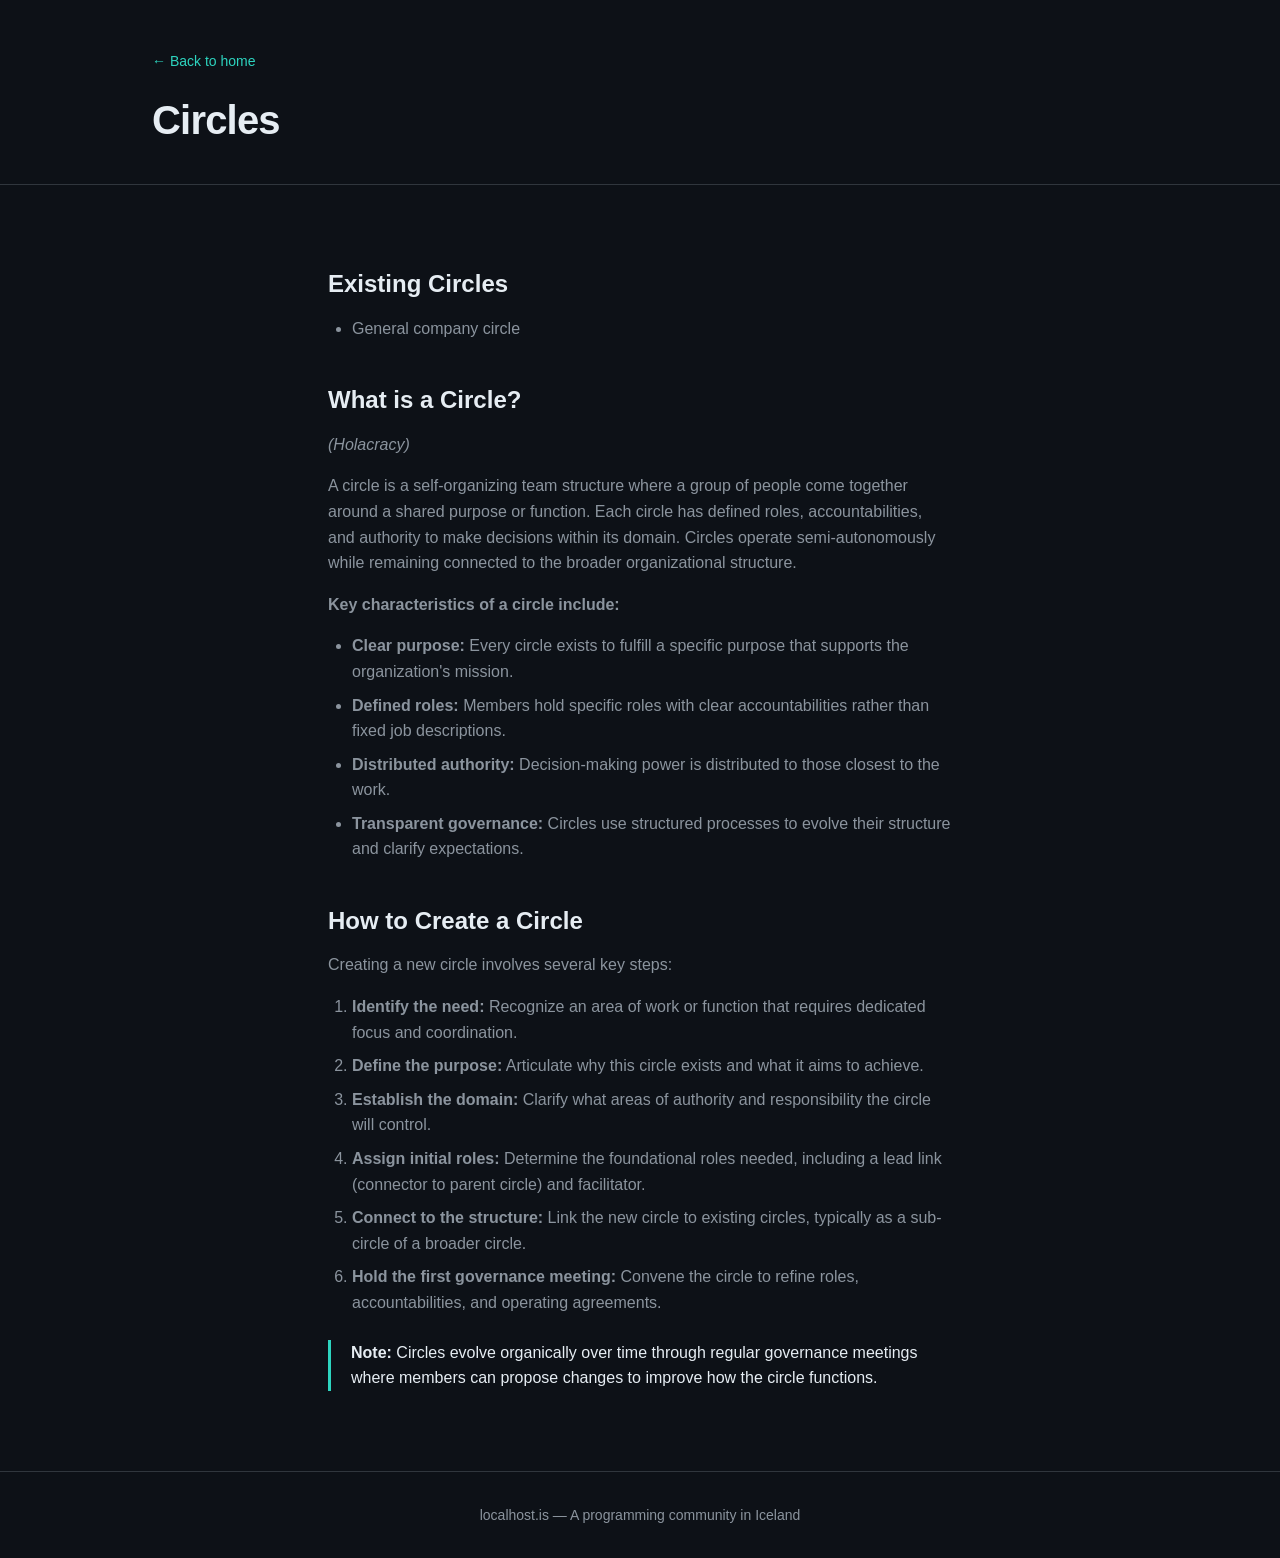
==== site/circles.html @ b1ea74cc "Add landing page website in site/ directory Plain HTML + CSS landing page for the localhost.is commu" ====
<!DOCTYPE html>
<html lang="en">
<head>
  <meta charset="UTF-8">
  <meta name="viewport" content="width=device-width, initial-scale=1.0">
  <title>Circles — localhost.is</title>
  <meta name="description" content="How localhost.is organizes using holacracy circles — self-organizing teams around shared purpose.">
  <link rel="stylesheet" href="style.css">
</head>
<body>

  <header class="page-header">
    <div class="container">
      <a href="index.html" class="back-link">&larr; Back to home</a>
      <h1>Circles</h1>
    </div>
  </header>

  <main>
    <section class="section">
      <div class="container prose">

        <h2>Existing Circles</h2>
        <ul>
          <li>General company circle</li>
        </ul>

        <h2>What is a Circle?</h2>
        <p><em>(Holacracy)</em></p>
        <p>A circle is a self-organizing team structure where a group of people come together around a shared purpose or function. Each circle has defined roles, accountabilities, and authority to make decisions within its domain. Circles operate semi-autonomously while remaining connected to the broader organizational structure.</p>

        <p><strong>Key characteristics of a circle include:</strong></p>
        <ul>
          <li><strong>Clear purpose:</strong> Every circle exists to fulfill a specific purpose that supports the organization's mission.</li>
          <li><strong>Defined roles:</strong> Members hold specific roles with clear accountabilities rather than fixed job descriptions.</li>
          <li><strong>Distributed authority:</strong> Decision-making power is distributed to those closest to the work.</li>
          <li><strong>Transparent governance:</strong> Circles use structured processes to evolve their structure and clarify expectations.</li>
        </ul>

        <h2>How to Create a Circle</h2>
        <p>Creating a new circle involves several key steps:</p>
        <ol>
          <li><strong>Identify the need:</strong> Recognize an area of work or function that requires dedicated focus and coordination.</li>
          <li><strong>Define the purpose:</strong> Articulate why this circle exists and what it aims to achieve.</li>
          <li><strong>Establish the domain:</strong> Clarify what areas of authority and responsibility the circle will control.</li>
          <li><strong>Assign initial roles:</strong> Determine the foundational roles needed, including a lead link (connector to parent circle) and facilitator.</li>
          <li><strong>Connect to the structure:</strong> Link the new circle to existing circles, typically as a sub-circle of a broader circle.</li>
          <li><strong>Hold the first governance meeting:</strong> Convene the circle to refine roles, accountabilities, and operating agreements.</li>
        </ol>

        <blockquote>
          <strong>Note:</strong> Circles evolve organically over time through regular governance meetings where members can propose changes to improve how the circle functions.
        </blockquote>

      </div>
    </section>
  </main>

  <footer class="footer">
    <div class="container">
      <p>localhost.is &mdash; A programming community in Iceland</p>
    </div>
  </footer>

</body>
</html>
---- site/style.css ----
/* ============ RESET & BASE ============ */

*,
*::before,
*::after {
  margin: 0;
  padding: 0;
  box-sizing: border-box;
}

:root {
  --bg: #0d1117;
  --bg-alt: #161b22;
  --text: #e6edf3;
  --text-muted: #8b949e;
  --accent: #2dd4bf;
  --accent-hover: #5eead4;
  --border: #30363d;
}

html {
  scroll-behavior: smooth;
}

body {
  font-family: -apple-system, BlinkMacSystemFont, "Segoe UI", Helvetica, Arial, sans-serif, "Apple Color Emoji", "Segoe UI Emoji";
  background: var(--bg);
  color: var(--text);
  line-height: 1.6;
}

a {
  color: var(--accent);
  text-decoration: none;
}

a:hover {
  color: var(--accent-hover);
  text-decoration: underline;
}

/* ============ LAYOUT ============ */

.container {
  max-width: 64rem;
  margin: 0 auto;
  padding: 0 1.5rem;
}

.section {
  padding: 5rem 0;
}

.section-alt {
  background: var(--bg-alt);
}

/* ============ HERO ============ */

.hero {
  padding: 8rem 0 6rem;
  text-align: center;
}

.hero h1 {
  font-size: 3.5rem;
  font-weight: 800;
  letter-spacing: -0.02em;
  margin-bottom: 1rem;
}

.tagline {
  font-size: 1.25rem;
  color: var(--text-muted);
  max-width: 36rem;
  margin: 0 auto 2.5rem;
}

.hero-actions {
  display: flex;
  gap: 1rem;
  justify-content: center;
  flex-wrap: wrap;
}

/* ============ BUTTONS ============ */

.btn {
  display: inline-block;
  padding: 0.75rem 1.75rem;
  border-radius: 0.5rem;
  font-size: 1rem;
  font-weight: 600;
  text-decoration: none;
  transition: background 0.15s, color 0.15s;
}

.btn:hover {
  text-decoration: none;
}

.btn-primary {
  background: var(--accent);
  color: var(--bg);
}

.btn-primary:hover {
  background: var(--accent-hover);
  color: var(--bg);
}

.btn-secondary {
  background: transparent;
  color: var(--accent);
  border: 1px solid var(--border);
}

.btn-secondary:hover {
  background: var(--bg-alt);
  color: var(--accent-hover);
}

/* ============ TYPOGRAPHY ============ */

.section h2 {
  font-size: 2rem;
  font-weight: 700;
  margin-bottom: 1.25rem;
}

.section p {
  color: var(--text-muted);
  max-width: 42rem;
  margin-bottom: 1rem;
}

.section p:last-child {
  margin-bottom: 0;
}

/* ============ CARD GRID ============ */

.card-grid {
  display: grid;
  grid-template-columns: repeat(auto-fill, minmax(16rem, 1fr));
  gap: 1.5rem;
  margin-top: 1.5rem;
}

.card {
  background: var(--bg);
  border: 1px solid var(--border);
  border-radius: 0.75rem;
  padding: 1.5rem;
}

.section-alt .card {
  background: var(--bg);
}

.card h3 {
  font-size: 1.125rem;
  font-weight: 600;
  margin-bottom: 0.5rem;
  color: var(--text);
}

.card p {
  font-size: 0.95rem;
  color: var(--text-muted);
}

/* ============ QUOTES ============ */

.quotes {
  display: flex;
  flex-direction: column;
  gap: 1.5rem;
  margin-bottom: 2rem;
}

blockquote {
  font-size: 1.25rem;
  font-style: italic;
  color: var(--text);
  border-left: 3px solid var(--accent);
  padding-left: 1.25rem;
}

/* ============ SECONDARY LINKS ============ */

.secondary-links {
  margin-top: 1.5rem;
  font-size: 0.95rem;
}

/* ============ GET INVOLVED ============ */

#get-involved {
  text-align: center;
}

#get-involved p {
  margin-left: auto;
  margin-right: auto;
}

#get-involved .hero-actions {
  margin-top: 1.5rem;
}

/* ============ FOOTER ============ */

.footer {
  border-top: 1px solid var(--border);
  padding: 2rem 0;
  text-align: center;
}

.footer p {
  color: var(--text-muted);
  font-size: 0.875rem;
  margin-bottom: 0.5rem;
}

.footer p:last-child {
  margin-bottom: 0;
}

/* ============ SUBPAGE HEADER ============ */

.page-header {
  padding: 3rem 0 2rem;
  border-bottom: 1px solid var(--border);
}

.page-header h1 {
  font-size: 2.5rem;
  font-weight: 800;
  letter-spacing: -0.02em;
}

.back-link {
  display: inline-block;
  font-size: 0.875rem;
  margin-bottom: 1rem;
}

/* ============ PROSE ============ */

.prose {
  max-width: 42rem;
}

.prose h2 {
  font-size: 1.5rem;
  font-weight: 700;
  margin-top: 2.5rem;
  margin-bottom: 0.75rem;
}

.prose h2:first-child {
  margin-top: 0;
}

.prose p {
  color: var(--text-muted);
  margin-bottom: 1rem;
}

.prose ul,
.prose ol {
  color: var(--text-muted);
  padding-left: 1.5rem;
  margin-bottom: 1rem;
}

.prose li {
  margin-bottom: 0.5rem;
}

.prose blockquote {
  margin-top: 1.5rem;
  font-size: 1rem;
  font-style: normal;
}

/* ============ RESPONSIVE ============ */

@media (max-width: 640px) {
  .hero {
    padding: 5rem 0 4rem;
  }

  .hero h1 {
    font-size: 2.5rem;
  }

  .tagline {
    font-size: 1.1rem;
  }

  .section {
    padding: 3.5rem 0;
  }

  .section h2 {
    font-size: 1.5rem;
  }

  blockquote {
    font-size: 1.1rem;
  }
}
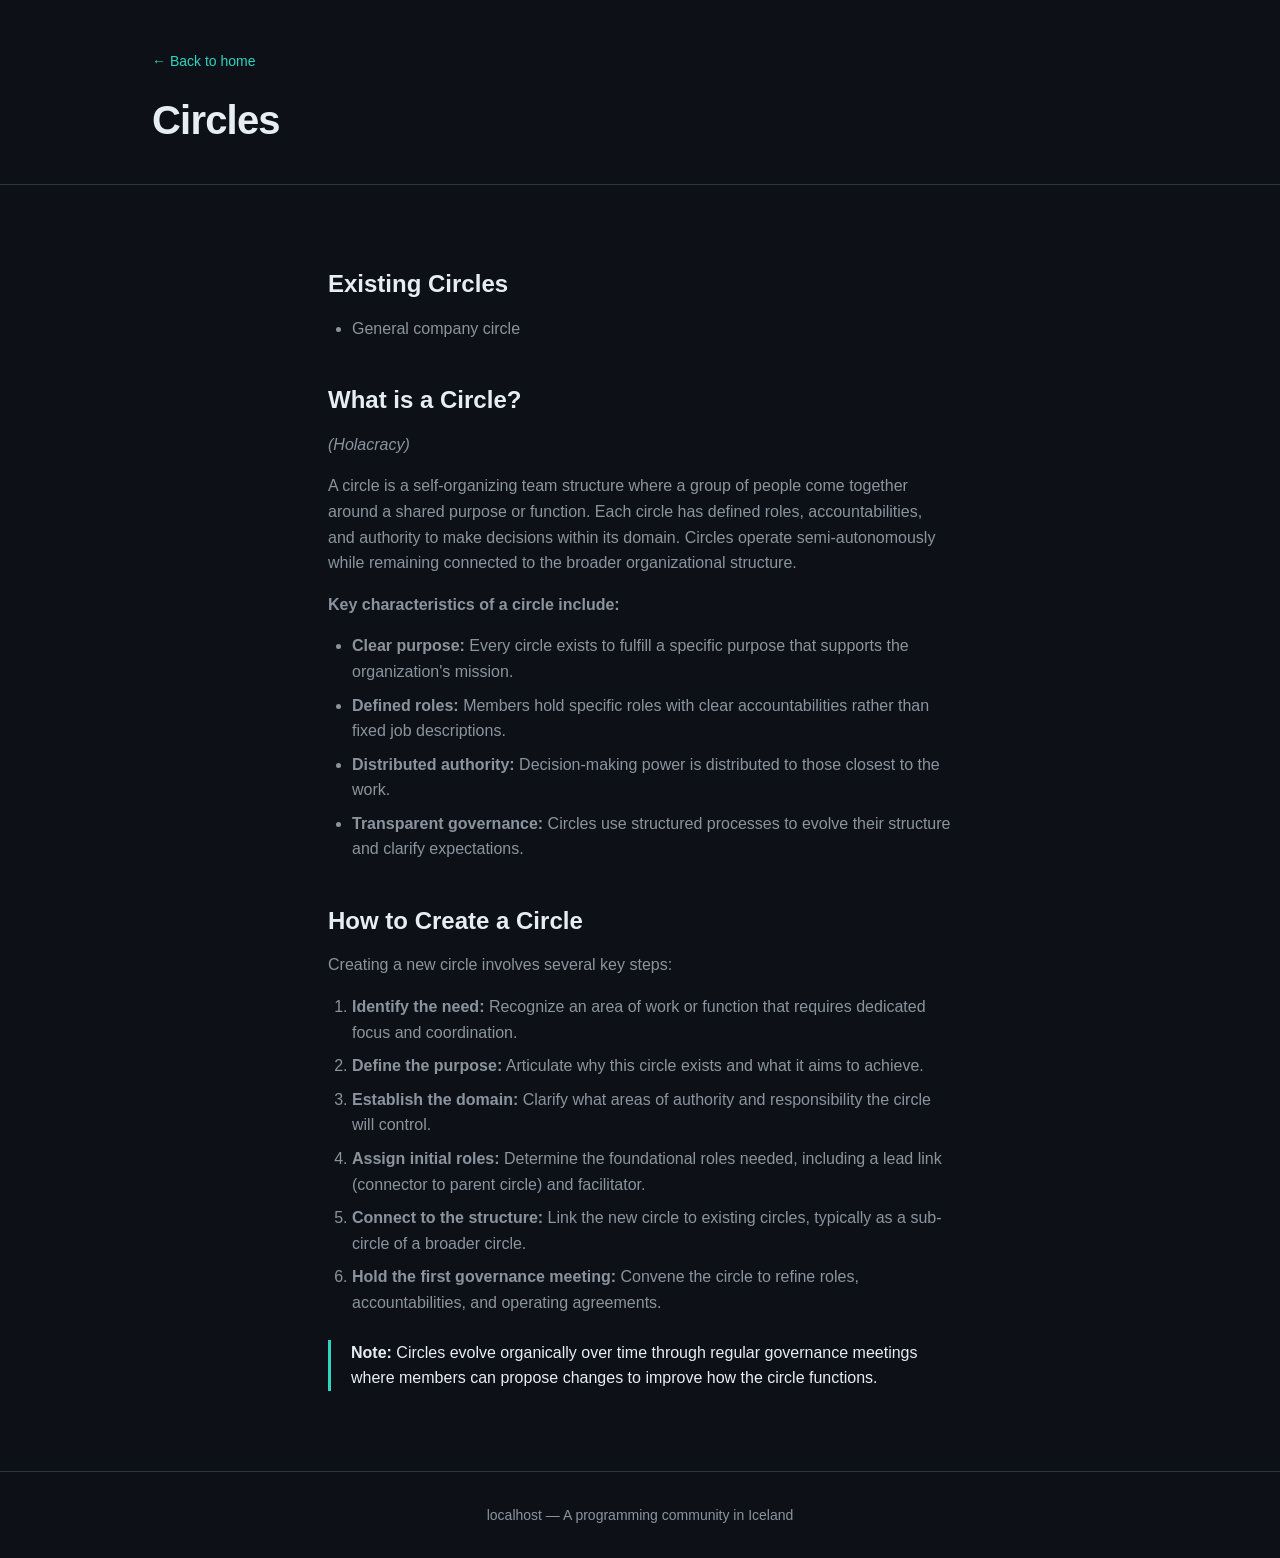
==== commit cbd310a1: "Rename localhost.is to localhost across the site The domain isn't locked down yet, so use the plain " ====
--- a/site/circles.html
+++ b/site/circles.html
@@ -3,8 +3,8 @@
 <head>
   <meta charset="UTF-8">
   <meta name="viewport" content="width=device-width, initial-scale=1.0">
-  <title>Circles — localhost.is</title>
-  <meta name="description" content="How localhost.is organizes using holacracy circles — self-organizing teams around shared purpose.">
+  <title>Circles — localhost</title>
+  <meta name="description" content="How localhost organizes using holacracy circles — self-organizing teams around shared purpose.">
   <link rel="stylesheet" href="style.css">
 </head>
 <body>
@@ -58,7 +58,7 @@
 
   <footer class="footer">
     <div class="container">
-      <p>localhost.is &mdash; A programming community in Iceland</p>
+      <p>localhost &mdash; A programming community in Iceland</p>
     </div>
   </footer>
 
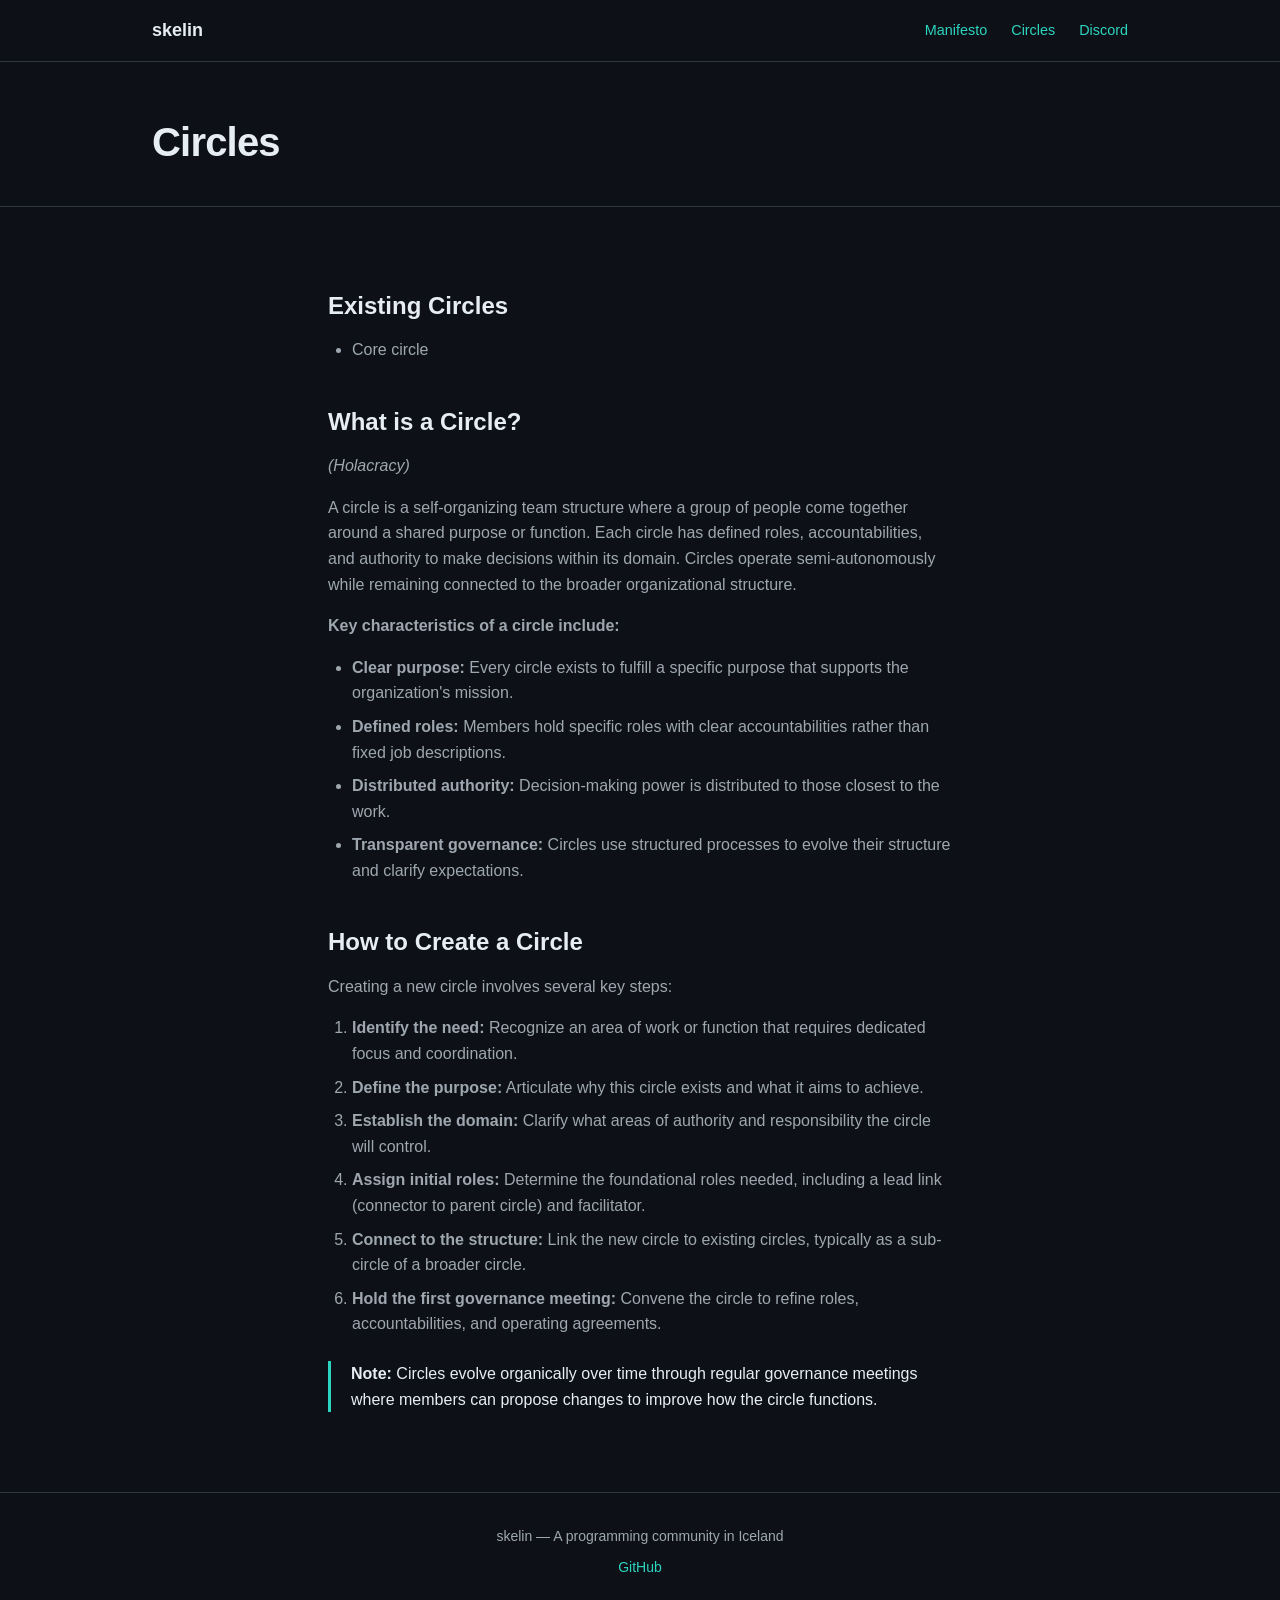
==== commit 8ddebbf3: "Initial commit — skelin.io public website Co-Authored-By: Claude Opus 4.6 (1M context) <noreply@anth" ====
--- a/site/circles.html
+++ b/site/circles.html
@@ -3,26 +3,43 @@
 <head>
   <meta charset="UTF-8">
   <meta name="viewport" content="width=device-width, initial-scale=1.0">
-  <title>Circles — localhost</title>
-  <meta name="description" content="How localhost organizes using holacracy circles — self-organizing teams around shared purpose.">
+  <title>Circles — skelin</title>
+  <meta name="description" content="How skelin organizes using holacracy circles — self-organizing teams around shared purpose.">
   <link rel="stylesheet" href="style.css">
+  <link rel="icon" href="data:image/svg+xml,<svg xmlns='http://www.w3.org/2000/svg' viewBox='0 0 100 100'><rect fill='%232dd4bf' width='100' height='100' rx='20'/><text x='50' y='72' text-anchor='middle' fill='%230d1117' font-size='70' font-weight='bold' font-family='system-ui'>s</text></svg>">
+  <meta property="og:title" content="Circles — skelin">
+  <meta property="og:description" content="How skelin organizes using holacracy circles — self-organizing teams around shared purpose.">
+  <meta property="og:type" content="website">
+  <meta property="og:url" content="https://skelin.io/circles.html">
 </head>
 <body>
 
+  <a href="#main" class="skip-link">Skip to content</a>
+
+  <nav class="site-nav">
+    <div class="container nav-inner">
+      <a href="index.html" class="nav-brand">skelin</a>
+      <div class="nav-links">
+        <a href="manifesto.html">Manifesto</a>
+        <a href="circles.html">Circles</a>
+        <a href="https://discord.gg/WXKpuH4v9B">Discord</a>
+      </div>
+    </div>
+  </nav>
+
   <header class="page-header">
     <div class="container">
-      <a href="index.html" class="back-link">&larr; Back to home</a>
       <h1>Circles</h1>
     </div>
   </header>
 
-  <main>
+  <main id="main">
     <section class="section">
       <div class="container prose">
 
         <h2>Existing Circles</h2>
         <ul>
-          <li>General company circle</li>
+          <li>Core circle</li>
         </ul>
 
         <h2>What is a Circle?</h2>
@@ -58,7 +75,8 @@
 
   <footer class="footer">
     <div class="container">
-      <p>localhost &mdash; A programming community in Iceland</p>
+      <p>skelin &mdash; A programming community in Iceland</p>
+      <p><a href="https://github.com/skelin-hq/skelin.io">GitHub</a></p>
     </div>
   </footer>
 
--- a/site/style.css
+++ b/site/style.css
@@ -12,7 +12,7 @@
   --bg: #0d1117;
   --bg-alt: #161b22;
   --text: #e6edf3;
-  --text-muted: #8b949e;
+  --text-muted: #9ea7b0;
   --accent: #2dd4bf;
   --accent-hover: #5eead4;
   --border: #30363d;
@@ -53,6 +53,35 @@
 
 .section-alt {
   background: var(--bg-alt);
+}
+
+/* ============ NAV ============ */
+
+.site-nav {
+  padding: 1rem 0;
+  border-bottom: 1px solid var(--border);
+}
+
+.nav-inner {
+  display: flex;
+  align-items: center;
+  justify-content: space-between;
+}
+
+.nav-brand {
+  font-size: 1.125rem;
+  font-weight: 700;
+  color: var(--text);
+}
+
+.nav-brand:hover {
+  color: var(--accent);
+}
+
+.nav-links {
+  display: flex;
+  gap: 1.5rem;
+  font-size: 0.9rem;
 }
 
 /* ============ HERO ============ */
@@ -99,6 +128,17 @@
   text-decoration: none;
 }
 
+.btn:focus-visible {
+  outline: 2px solid var(--accent);
+  outline-offset: 2px;
+}
+
+a:focus-visible {
+  outline: 2px solid var(--accent);
+  outline-offset: 2px;
+  border-radius: 2px;
+}
+
 .btn-primary {
   background: var(--accent);
   color: var(--bg);
@@ -148,7 +188,7 @@
 }
 
 .card {
-  background: var(--bg);
+  background: var(--bg-alt);
   border: 1px solid var(--border);
   border-radius: 0.75rem;
   padding: 1.5rem;
@@ -156,6 +196,26 @@
 
 .section-alt .card {
   background: var(--bg);
+}
+
+/* ============ SKIP TO CONTENT ============ */
+
+.skip-link {
+  position: absolute;
+  top: -100%;
+  left: 1rem;
+  background: var(--accent);
+  color: var(--bg);
+  padding: 0.5rem 1rem;
+  border-radius: 0.25rem;
+  font-weight: 600;
+  z-index: 100;
+}
+
+.skip-link:focus {
+  top: 1rem;
+  color: var(--bg);
+  text-decoration: none;
 }
 
 .card h3 {
@@ -285,6 +345,18 @@
   font-style: normal;
 }
 
+/* ============ EVENTS ============ */
+
+.event-date {
+  font-size: 0.85rem;
+  color: var(--accent);
+  margin-top: 0.5rem;
+}
+
+#events-empty {
+  color: var(--text-muted);
+}
+
 /* ============ RESPONSIVE ============ */
 
 @media (max-width: 640px) {
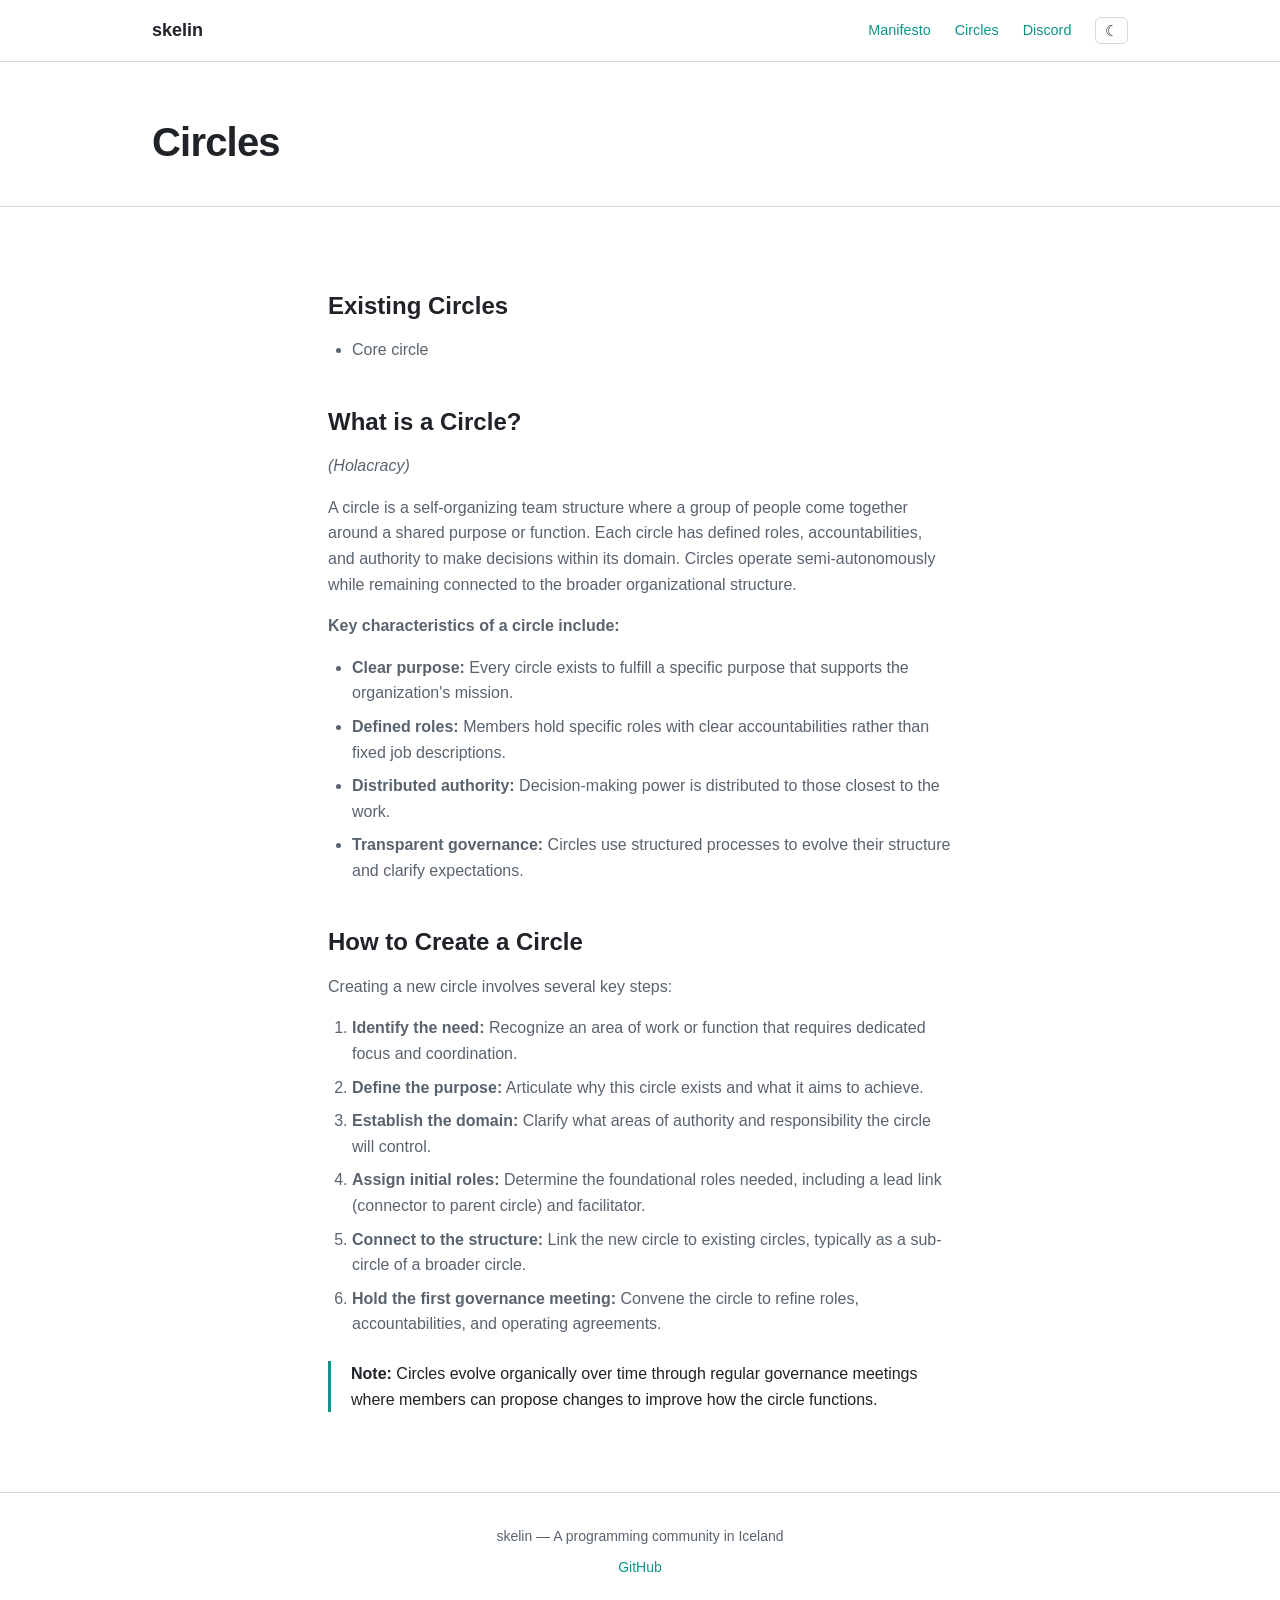
==== commit 5d0eb2fd: "Add light/dark theme support with toggle Restructure the CSS variables in site/style.css so the exis" ====
--- a/site/circles.html
+++ b/site/circles.html
@@ -5,6 +5,16 @@
   <meta name="viewport" content="width=device-width, initial-scale=1.0">
   <title>Circles — skelin</title>
   <meta name="description" content="How skelin organizes using holacracy circles — self-organizing teams around shared purpose.">
+  <script>
+    (function () {
+      try {
+        var t = localStorage.getItem('theme');
+        if (t === 'dark' || t === 'light') {
+          document.documentElement.setAttribute('data-theme', t);
+        }
+      } catch (e) {}
+    })();
+  </script>
   <link rel="stylesheet" href="style.css">
   <link rel="icon" href="data:image/svg+xml,<svg xmlns='http://www.w3.org/2000/svg' viewBox='0 0 100 100'><rect fill='%232dd4bf' width='100' height='100' rx='20'/><text x='50' y='72' text-anchor='middle' fill='%230d1117' font-size='70' font-weight='bold' font-family='system-ui'>s</text></svg>">
   <meta property="og:title" content="Circles — skelin">
@@ -23,6 +33,10 @@
         <a href="manifesto.html">Manifesto</a>
         <a href="circles.html">Circles</a>
         <a href="https://discord.gg/WXKpuH4v9B">Discord</a>
+        <button type="button" class="theme-toggle" data-theme-toggle aria-label="Toggle color theme" title="Toggle color theme">
+          <span class="icon-sun" aria-hidden="true">☀</span>
+          <span class="icon-moon" aria-hidden="true">☾</span>
+        </button>
       </div>
     </div>
   </nav>
@@ -80,5 +94,7 @@
     </div>
   </footer>
 
+  <script src="theme.js" defer></script>
+
 </body>
 </html>
--- a/site/style.css
+++ b/site/style.css
@@ -9,6 +9,41 @@
 }
 
 :root {
+  color-scheme: light dark;
+
+  /* Light palette (default) */
+  --bg: #ffffff;
+  --bg-alt: #f6f8fa;
+  --text: #1f2328;
+  --text-muted: #59636e;
+  --accent: #0d9488;
+  --accent-hover: #0f766e;
+  --border: #d1d9e0;
+}
+
+@media (prefers-color-scheme: dark) {
+  :root {
+    --bg: #0d1117;
+    --bg-alt: #161b22;
+    --text: #e6edf3;
+    --text-muted: #9ea7b0;
+    --accent: #2dd4bf;
+    --accent-hover: #5eead4;
+    --border: #30363d;
+  }
+}
+
+:root[data-theme="light"] {
+  --bg: #ffffff;
+  --bg-alt: #f6f8fa;
+  --text: #1f2328;
+  --text-muted: #59636e;
+  --accent: #0d9488;
+  --accent-hover: #0f766e;
+  --border: #d1d9e0;
+}
+
+:root[data-theme="dark"] {
   --bg: #0d1117;
   --bg-alt: #161b22;
   --text: #e6edf3;
@@ -80,9 +115,49 @@
 
 .nav-links {
   display: flex;
+  align-items: center;
   gap: 1.5rem;
   font-size: 0.9rem;
 }
+
+/* ============ THEME TOGGLE ============ */
+
+.theme-toggle {
+  background: transparent;
+  border: 1px solid var(--border);
+  color: var(--text);
+  border-radius: 0.375rem;
+  padding: 0.3rem 0.55rem;
+  font: inherit;
+  font-size: 0.95rem;
+  line-height: 1;
+  cursor: pointer;
+  transition: border-color 0.15s, color 0.15s;
+}
+
+.theme-toggle:hover {
+  border-color: var(--accent);
+  color: var(--accent);
+}
+
+.theme-toggle:focus-visible {
+  outline: 2px solid var(--accent);
+  outline-offset: 2px;
+}
+
+/* Default (light) shows moon; dark shows sun. */
+.theme-toggle .icon-sun  { display: none; }
+.theme-toggle .icon-moon { display: inline; }
+
+@media (prefers-color-scheme: dark) {
+  :root:not([data-theme]) .theme-toggle .icon-sun  { display: inline; }
+  :root:not([data-theme]) .theme-toggle .icon-moon { display: none; }
+}
+
+:root[data-theme="light"] .theme-toggle .icon-sun  { display: none; }
+:root[data-theme="light"] .theme-toggle .icon-moon { display: inline; }
+:root[data-theme="dark"]  .theme-toggle .icon-sun  { display: inline; }
+:root[data-theme="dark"]  .theme-toggle .icon-moon { display: none; }
 
 /* ============ HERO ============ */
 
